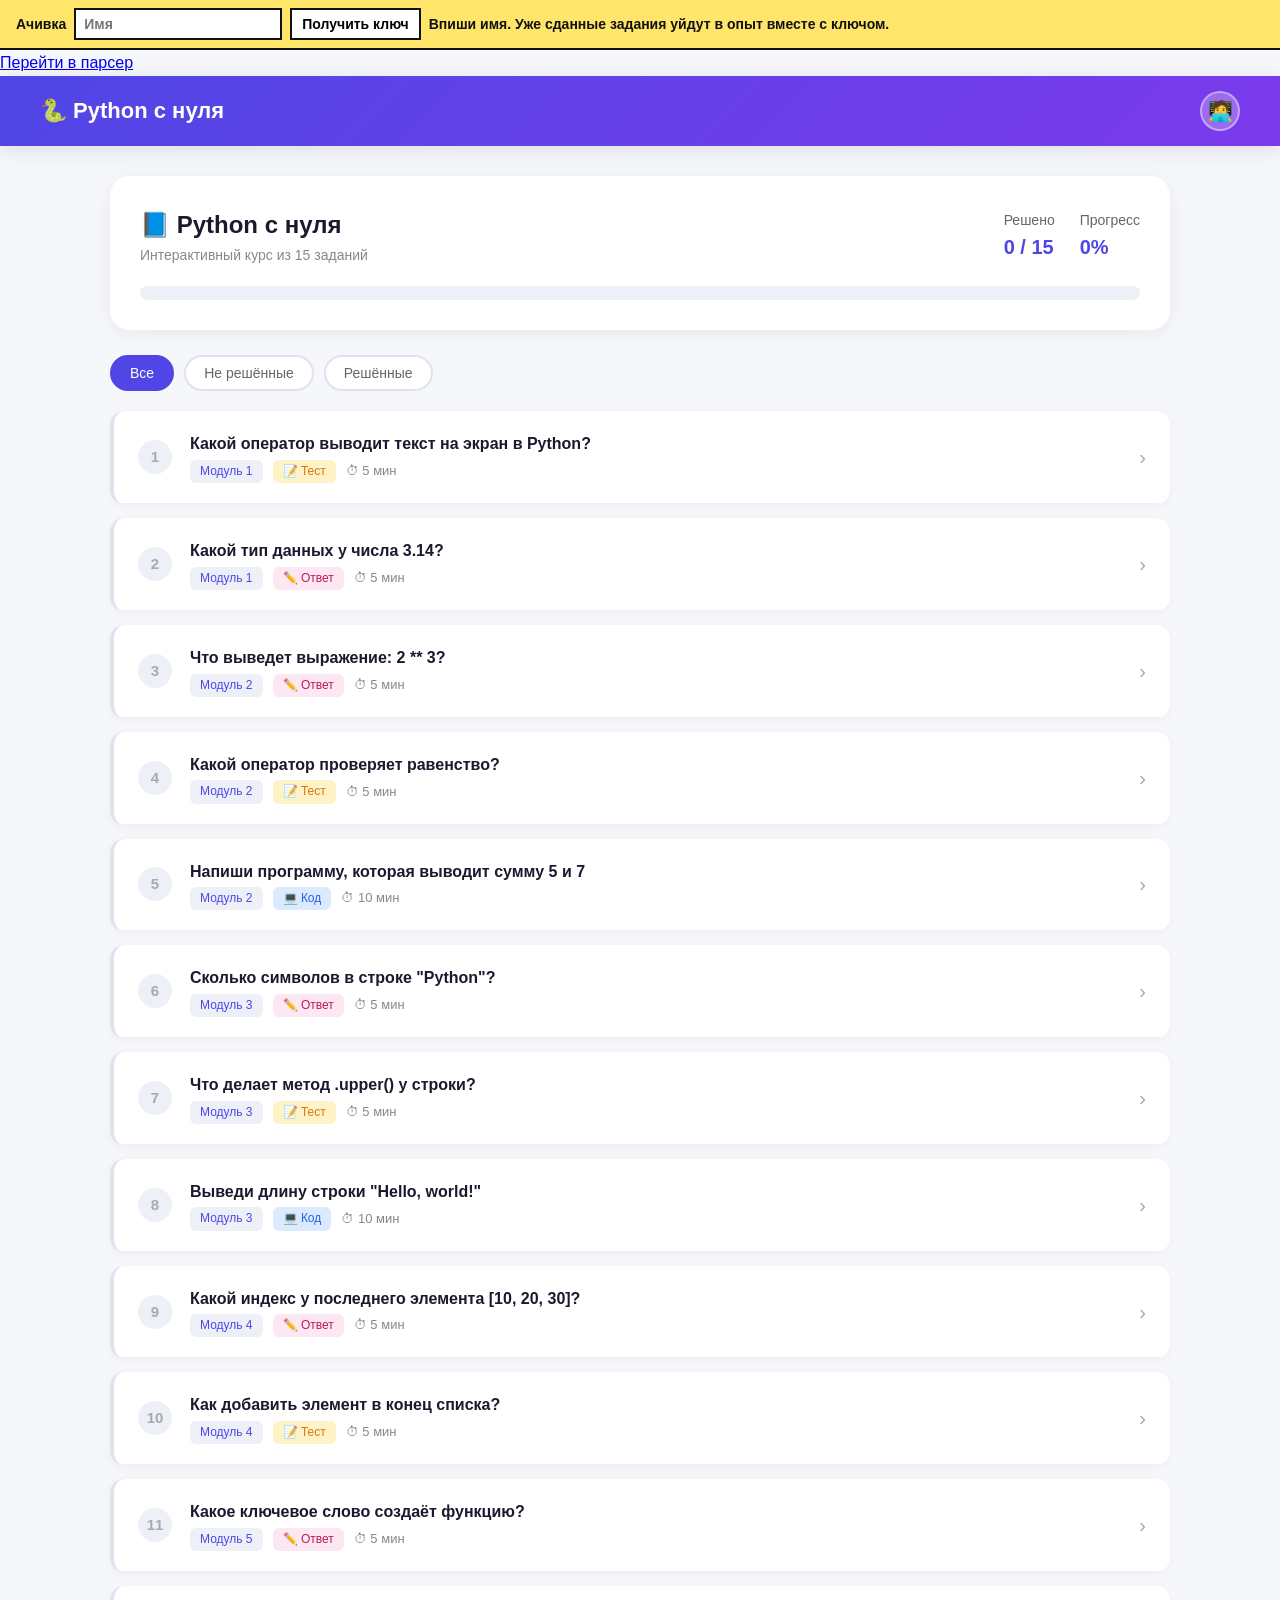
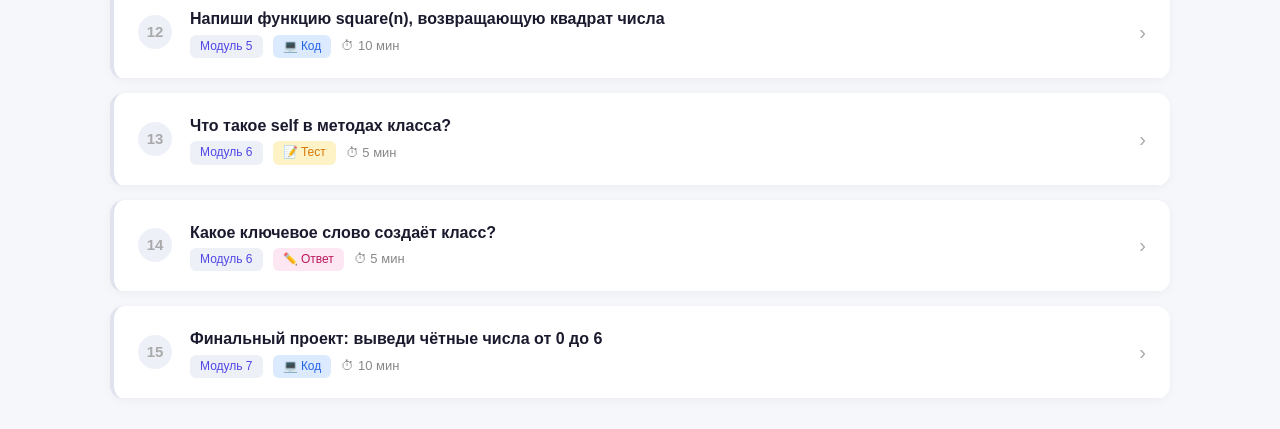
==== course-site/index.html @ ddacfb76 "Добавить приложение Ачивка для учёта шагов курса. Co-authored-by: Cursor <cursoragent@cursor.com>" ====
<!DOCTYPE html>
<html lang="ru">
<head>
 <a href="game.html" class="mini-link">Перейти в парсер</a>
<meta charset="UTF-8">
<meta name="viewport" content="width=device-width, initial-scale=1.0">
<title>Python с нуля — онлайн-курс</title>
<style>
  * { margin: 0; padding: 0; box-sizing: border-box; font-family: 'Segoe UI', Arial, sans-serif; }
  body { background: #f5f7fb; color: #1a1a2e; line-height: 1.6; min-height: 100vh; }

  /* HEADER */
  header {
    background: linear-gradient(135deg, #4f46e5, #7c3aed);
    color: white; padding: 15px 40px;
    display: flex; justify-content: space-between; align-items: center;
    box-shadow: 0 4px 20px rgba(0,0,0,0.1);
    position: sticky; top: 0; z-index: 100;
  }
  .logo { font-size: 22px; font-weight: bold; }
  .header-right { display: flex; align-items: center; gap: 15px; }

  .avatar {
    width: 40px; height: 40px; border-radius: 50%;
    background: rgba(255,255,255,0.25);
    display: flex; align-items: center; justify-content: center;
    font-weight: bold; font-size: 20px;
    cursor: pointer; border: 2px solid rgba(255,255,255,0.4);
  }

  /* CONTAINER */
  .container { max-width: 1100px; margin: 0 auto; padding: 30px 20px; }

  /* PROGRESS */
  .progress-card {
    background: white; border-radius: 20px; padding: 30px;
    box-shadow: 0 4px 20px rgba(0,0,0,0.06); margin-bottom: 25px;
  }
  .progress-header {
    display: flex; justify-content: space-between; align-items: center;
    margin-bottom: 20px; flex-wrap: wrap; gap: 15px;
  }
  .progress-header h1 { font-size: 24px; }
  .stats { display: flex; gap: 25px; font-size: 14px; color: #666; flex-wrap: wrap; }
  .stats b { color: #4f46e5; font-size: 20px; display: block; }
  .progress-bar { height: 14px; background: #eef0f7; border-radius: 10px; overflow: hidden; }
  .progress-fill {
    height: 100%; background: linear-gradient(90deg, #4f46e5, #7c3aed);
    border-radius: 10px; width: 0%; transition: width 0.6s ease;
  }

  /* FILTERS */
  .filters { display: flex; gap: 10px; margin-bottom: 20px; flex-wrap: wrap; }
  .filter-btn {
    padding: 8px 18px; border: 2px solid #e0e3ee; background: white;
    color: #666; border-radius: 50px; cursor: pointer;
    font-size: 14px; font-weight: 500; transition: all 0.2s;
  }
  .filter-btn:hover { border-color: #7c3aed; color: #7c3aed; }
  .filter-btn.active { background: #4f46e5; border-color: #4f46e5; color: white; }

  /* TASKS */
  .tasks { display: flex; flex-direction: column; gap: 14px; }
  .task {
    background: white; border-radius: 14px; overflow: hidden;
    box-shadow: 0 2px 10px rgba(0,0,0,0.04);
    border-left: 4px solid #e0e3ee; transition: all 0.25s;
  }
  .task.done { border-left-color: #10b981; }
  .task.open { box-shadow: 0 8px 30px rgba(79,70,229,0.15); }

  .task-header {
    padding: 20px 24px; display: flex; align-items: center; gap: 18px;
    cursor: pointer; user-select: none;
  }
  .task-header:hover { background: #fafbff; }

  .status-icon {
    width: 34px; height: 34px; min-width: 34px; border-radius: 50%;
    display: flex; align-items: center; justify-content: center;
    font-weight: bold; font-size: 15px;
    background: #eef0f7; color: #aaa;
  }
  .task.done .status-icon { background: #10b981; color: white; }
  .task.open .status-icon { background: #4f46e5; color: white; }

  .task-body { flex: 1; }
  .task-title { font-weight: 600; font-size: 16px; margin-bottom: 3px; }
  .task.done .task-title { color: #10b981; }
  .task-meta {
    font-size: 13px; color: #888;
    display: flex; gap: 10px; flex-wrap: wrap; align-items: center;
  }
  .badge {
    background: #eef0f7; padding: 2px 10px; border-radius: 6px;
    font-size: 12px; color: #4f46e5; font-weight: 500;
  }
  .type-badge { background: #fef3c7; color: #d97706; }
  .type-badge.code { background: #dbeafe; color: #2563eb; }
  .type-badge.text { background: #fce7f3; color: #be185d; }

  .arrow { color: #aaa; transition: transform 0.3s; font-size: 20px; }
  .task.open .arrow { transform: rotate(90deg); color: #4f46e5; }

  /* TASK CONTENT */
  .task-content {
    max-height: 0; overflow: hidden; transition: max-height 0.4s ease;
    border-top: 1px solid #eef0f7;
  }
  .task.open .task-content { max-height: 1000px; }

  .content-inner { padding: 24px; background: #fafbff; }
  .question { margin-bottom: 18px; font-size: 15px; }
  .question strong { color: #4f46e5; }

  .options { display: flex; flex-direction: column; gap: 10px; margin-bottom: 18px; }
  .option {
    padding: 12px 18px; background: white; border: 2px solid #e0e3ee;
    border-radius: 10px; cursor: pointer; transition: all 0.2s; font-size: 14px;
  }
  .option:hover { border-color: #7c3aed; }
  .option.selected { border-color: #4f46e5; background: #eef0ff; }
  .option.correct { border-color: #10b981; background: #f0fdf4; }
  .option.wrong { border-color: #ef4444; background: #fef2f2; }

  .input-answer {
    width: 100%; padding: 12px 16px; border: 2px solid #e0e3ee;
    border-radius: 10px; font-size: 15px; outline: none;
    transition: border-color 0.2s; margin-bottom: 15px;
  }
  .input-answer:focus { border-color: #4f46e5; }

  .code-editor {
    width: 100%; min-height: 130px; padding: 15px;
    background: #1e1e2e; color: #e0e0e0; border: none;
    border-radius: 10px; font-family: 'Consolas', 'Monaco', monospace;
    font-size: 14px; line-height: 1.5; resize: vertical;
    outline: none; margin-bottom: 15px;
  }
  .code-hint {
    background: #fff9e6; border-left: 3px solid #f59e0b;
    padding: 10px 14px; border-radius: 6px; font-size: 13px;
    color: #92400e; margin-bottom: 15px;
  }

  .actions { display: flex; gap: 10px; flex-wrap: wrap; }
  .btn-check {
    padding: 12px 28px; background: #4f46e5; color: white;
    border: none; border-radius: 10px; font-size: 15px; font-weight: 600;
    cursor: pointer; transition: all 0.2s;
  }
  .btn-check:hover { background: #4338ca; transform: translateY(-1px); }
  .btn-check:disabled { background: #c7cbe0; cursor: not-allowed; transform: none; }
  .btn-reset-task {
    padding: 12px 20px; background: transparent; color: #666;
    border: 2px solid #e0e3ee; border-radius: 10px; font-size: 15px;
    cursor: pointer;
  }
  .btn-reset-task:hover { border-color: #ef4444; color: #ef4444; }

  .result {
    margin-top: 15px; padding: 14px 18px; border-radius: 10px;
    font-size: 14px; font-weight: 500; display: none;
  }
  .result.show { display: block; }
  .result.success { background: #f0fdf4; color: #059669; border-left: 4px solid #10b981; }
  .result.error { background: #fef2f2; color: #dc2626; border-left: 4px solid #ef4444; }

  /* CONGRATS */
  .congrats {
    background: linear-gradient(135deg, #10b981, #059669);
    color: white; padding: 25px; border-radius: 16px;
    text-align: center; margin-bottom: 25px; display: none;
    animation: pop 0.5s ease;
  }
  .congrats.show { display: block; }
  .congrats h3 { font-size: 22px; margin-bottom: 8px; }
  @keyframes pop { from { transform: scale(0.9); opacity: 0; } to { transform: scale(1); opacity: 1; } }

  .empty { text-align: center; padding: 60px 20px; color: #aaa; }
  .empty .icon { font-size: 60px; margin-bottom: 15px; }

  @media (max-width: 640px) {
    header { padding: 12px 18px; flex-wrap: wrap; gap: 10px; }
    .progress-header { flex-direction: column; align-items: flex-start; }
    .container { padding: 20px 12px; }
  }
</style>
</head>
<body>

<header>
  <div class="logo">🐍 Python с нуля</div>
  <div class="header-right">
    <div class="avatar" id="avatar">🧑‍💻</div>
  </div>
</header>

<div class="container">
  <div class="progress-card">
    <div class="progress-header">
      <div>
        <h1>📘 Python с нуля</h1>
        <p style="color:#888; font-size:14px;">Интерактивный курс из 15 заданий</p>
      </div>
      <div class="stats">
        <div>Решено<b id="doneCount">0 / 15</b></div>
        <div>Прогресс<b id="percentText">0%</b></div>
      </div>
    </div>
    <div class="progress-bar"><div class="progress-fill" id="progressFill"></div></div>
  </div>

  <div class="congrats" id="congrats">
    <h3>🎉 Курс пройден!</h3>
    <p>Все задания решены. Отличная работа!</p>
  </div>

  <div class="filters">
    <button class="filter-btn active" data-filter="all">Все</button>
    <button class="filter-btn" data-filter="todo">Не решённые</button>
    <button class="filter-btn" data-filter="done">Решённые</button>
  </div>

  <div class="tasks" id="taskList"></div>
  <div class="empty" id="emptyState" style="display:none;">
    <div class="icon">🔍</div>
    <p>Здесь пока ничего нет</p>
  </div>
</div>

<script src="course-data.js"></script>
<script>
/* ============================================================
   💾 СОСТОЯНИЕ — общий ключ с game.html (pystart_game_v1)
   Курс пишет сюда прогресс и монеты, но НЕ показывает их.
============================================================ */
const KEY = 'pystart_game_v1';

function defaultState() {
  return {
    coins: 0,
    totalEarned: 0,
    solved: [],
    answers: {},
    inventory: {},
    avatar: '🧑‍💻',
    characterName: 'Новичок',
    purchasedCount: 0
  };
}

function loadState() {
  try {
    const saved = JSON.parse(localStorage.getItem(KEY) || '{}');
    return { ...defaultState(), ...saved };
  } catch { return defaultState(); }
}

function saveState() {
  localStorage.setItem(KEY, JSON.stringify(state));
}

let state = loadState();
let solved = state.solved;
let userAnswers = state.answers;

/* ============================================================
   📚 ЗАДАНИЯ
============================================================ */
const TASKS = (window.COURSE_DATA && window.COURSE_DATA.tasks) || [];

/* ============================================================
   🐍 ПРОВЕРКА КОДА
============================================================ */
function runPythonLite(code, expected) {
  try {
    const outputs = [];
    const fakePrint = (v) => outputs.push(String(v));
    const patched = code.replace(/\bprint\s*\(/g, '__print(');
    // eslint-disable-next-line no-new-func
    const fn = new Function('__print', 'len', 'range', patched);
    fn(fakePrint, (x) => x.length, (...args) => {
      const [start, stop, step] = args.length === 1 ? [0, args[0], 1] : args;
      const r = [];
      for (let i = start; i < stop; i += step) r.push(i);
      return r;
    });
    const got = outputs.join(',');
    return { ok: got === expected, outputs, expected };
  } catch (e) {
    return { ok: false, error: e.message };
  }
}

/* ============================================================
   💾 СОХРАНЕНИЕ
============================================================ */
function save() {
  state.solved = solved;
  state.answers = userAnswers;
  saveState();
}

/* ============================================================
   🎨 РЕНДЕР
============================================================ */
let currentFilter = 'all';
let openTaskId = null;

function render() {
  const list = document.getElementById('taskList');
  const emptyState = document.getElementById('emptyState');
  list.innerHTML = '';

  const filtered = TASKS.filter(t => {
    if (currentFilter === 'done') return solved.includes(t.id);
    if (currentFilter === 'todo') return !solved.includes(t.id);
    return true;
  });

  emptyState.style.display = filtered.length === 0 ? 'block' : 'none';

  filtered.forEach(task => {
    const isDone = solved.includes(task.id);
    const isOpen = openTaskId === task.id;

    const el = document.createElement('div');
    el.className = 'task' + (isDone ? ' done' : '') + (isOpen ? ' open' : '');
    el.dataset.id = task.id;

    const typeLabel = { choice: '📝 Тест', code: '💻 Код', text: '✏️ Ответ' }[task.type] || '';

    el.innerHTML = `
      <div class="task-header">
        <div class="status-icon">${isDone ? '✓' : task.id}</div>
        <div class="task-body">
          <div class="task-title">${task.title}</div>
          <div class="task-meta">
            <span class="badge">${task.module}</span>
            <span class="badge type-badge ${task.type}">${typeLabel}</span>
            <span>⏱ ${task.time}</span>
          </div>
        </div>
        <div class="arrow">›</div>
      </div>
      <div class="task-content">
        <div class="content-inner">${renderTaskBody(task, isDone)}</div>
      </div>
    `;

    el.querySelector('.task-header').addEventListener('click', () => {
      openTaskId = openTaskId === task.id ? null : task.id;
      render();
    });

    list.appendChild(el);
    if (isOpen) attachTaskHandlers(task);
  });

  updateProgress();
}

function renderTaskBody(task, isDone) {
  if (isDone) {
    return `
      <div class="result success show">✓ Задание выполнено! ${task.explain || ''}</div>
      <div class="actions" style="margin-top:15px;">
        <button class="btn-reset-task" data-action="reset">Пройти заново</button>
      </div>
    `;
  }

  const savedAns = userAnswers[task.id];

  if (task.type === 'choice') {
    return `
      <div class="question">${task.question}</div>
      <div class="options" data-task="${task.id}">
        ${task.options.map((opt, i) => `<div class="option" data-index="${i}">${opt}</div>`).join('')}
      </div>
      <div class="actions">
        <button class="btn-check" data-action="check" disabled>Проверить</button>
      </div>
      <div class="result"></div>
    `;
  }

  if (task.type === 'text') {
    return `
      <div class="question">${task.question}</div>
      <input class="input-answer" type="text" placeholder="Введи ответ..." value="${savedAns || ''}">
      <div class="actions">
        <button class="btn-check" data-action="check">Проверить</button>
      </div>
      <div class="result"></div>
    `;
  }

  if (task.type === 'code') {
    return `
      <div class="question">${task.question}</div>
      <div class="code-hint">💡 Пиши код на Python. Он выполнится в песочнице — с твоим компьютером ничего не случится.</div>
      <textarea class="code-editor" spellcheck="false">${savedAns || task.starter || ''}</textarea>
      <div class="actions">
        <button class="btn-check" data-action="check">▶ Запустить и проверить</button>
      </div>
      <div class="result"></div>
    `;
  }
}

function attachTaskHandlers(task) {
  const root = document.querySelector(`.task[data-id="${task.id}"]`);
  if (!root) return;

  if (task.type === 'choice') {
    let selectedIdx = userAnswers[task.id + '_choice'] ?? null;
    const options = root.querySelectorAll('.option');
    const checkBtn = root.querySelector('.btn-check');

    if (selectedIdx !== null && options[selectedIdx]) {
      options[selectedIdx].classList.add('selected');
      checkBtn.disabled = false;
    }

    options.forEach(opt => {
      opt.addEventListener('click', () => {
        options.forEach(o => o.classList.remove('selected', 'correct', 'wrong'));
        opt.classList.add('selected');
        selectedIdx = parseInt(opt.dataset.index);
        userAnswers[task.id + '_choice'] = selectedIdx;
        save();
        checkBtn.disabled = false;
        root.querySelector('.result').classList.remove('show');
      });
    });
  }

  const input = root.querySelector('.input-answer, .code-editor');
  if (input) {
    input.addEventListener('input', () => {
      userAnswers[task.id] = input.value;
      save();
    });
  }

  const checkBtn = root.querySelector('[data-action="check"]');
  if (checkBtn) checkBtn.addEventListener('click', () => checkAnswer(task));

  const resetBtn = root.querySelector('[data-action="reset"]');
  if (resetBtn) {
    resetBtn.addEventListener('click', () => {
      solved = solved.filter(x => x !== task.id);
      delete userAnswers[task.id];
      delete userAnswers[task.id + '_choice'];
      save();
      render();
    });
  }
}

/* ============================================================
   ✅ ПРОВЕРКА ОТВЕТА
============================================================ */
function checkAnswer(task) {
  const root = document.querySelector(`.task[data-id="${task.id}"]`);
  const resultEl = root.querySelector('.result');
  let ok = false;
  let message = '';

  if (task.type === 'choice') {
    const selectedIdx = userAnswers[task.id + '_choice'];
    if (selectedIdx === undefined || selectedIdx === null) return;

    const options = root.querySelectorAll('.option');
    options.forEach((opt, i) => {
      opt.classList.remove('selected', 'correct', 'wrong');
      if (i === task.correct) opt.classList.add('correct');
      if (i === selectedIdx && i !== task.correct) opt.classList.add('wrong');
    });

    ok = selectedIdx === task.correct;
    message = ok ? '✓ Верно! ' + (task.explain || '') : '✗ Неверно. Правильный вариант выделен зелёным.';
  }

  if (task.type === 'text') {
    const val = (userAnswers[task.id] || '').trim().toLowerCase();
    ok = val === String(task.answer).toLowerCase();
    message = ok ? '✓ Верно! ' + (task.explain || '') : '✗ Неверно. Попробуй ещё раз.';
  }

  if (task.type === 'code') {
    const code = userAnswers[task.id] || root.querySelector('.code-editor').value;
    if (!code.trim()) {
      message = '✗ Введи код.';
      ok = false;
    } else {
      const res = task.validate(code);
      ok = res.ok;
      if (ok) message = '✓ Код выполнен верно! ' + (task.explain || '');
      else if (res.error) message = '✗ Ошибка: ' + res.error;
      else {
        const got = res.outputs && res.outputs.length ? res.outputs.join(', ') : 'ничего';
        message = `✗ Код выполнился, но результат другой. Твой вывод: "${got}".`;
      }
    }
  }

  resultEl.className = 'result show ' + (ok ? 'success' : 'error');
  resultEl.textContent = message;

  if (ok && !solved.includes(task.id)) {
    solved.push(task.id);

    // 💰 Тихо начисляем монеты (для game.html), но НЕ показываем
    const reward = task.reward || 10;
    state.coins = (state.coins || 0) + reward;
    state.totalEarned = (state.totalEarned || 0) + reward;

    save();
    setTimeout(() => render(), 1200);
  }
}

/* ============================================================
   📊 ПРОГРЕСС
============================================================ */
function updateProgress() {
  const total = TASKS.length;
  const count = solved.length;
  const percent = total ? Math.round((count / total) * 100) : 0;

  document.getElementById('doneCount').textContent = `${count} / ${total}`;
  document.getElementById('percentText').textContent = `${percent}%`;
  document.getElementById('progressFill').style.width = percent + '%';

  // Аватар (меняется из game.html, если открыт в другой вкладке)
  const av = document.getElementById('avatar');
  if (av) av.textContent = state.avatar || '🧑‍💻';

  const congrats = document.getElementById('congrats');
  if (congrats) congrats.classList.toggle('show', count === total && total > 0);
}

/* ============================================================
   🔍 ФИЛЬТРЫ
============================================================ */
document.querySelectorAll('.filter-btn').forEach(btn => {
  btn.addEventListener('click', () => {
    document.querySelectorAll('.filter-btn').forEach(b => b.classList.remove('active'));
    btn.classList.add('active');
    currentFilter = btn.dataset.filter;
    render();
  });
});

/* ============================================================
   🔁 СИНХРОНИЗАЦИЯ (если game.html открыт в другой вкладке)
============================================================ */
window.addEventListener('storage', () => {
  state = loadState();
  solved = state.solved;
  userAnswers = state.answers;
  render();
});

/* ============================================================
   🚀 СТАРТ
============================================================ */
if (TASKS.length === 0) {
  document.getElementById('taskList').innerHTML =
    '<div class="empty"><div class="icon">⚠️</div><p>Не найден файл course-data.js. Проверь, что он лежит рядом.</p></div>';
} else {
  render();
}
</script>

<script src="achievka.js"></script>
</body>
</html>
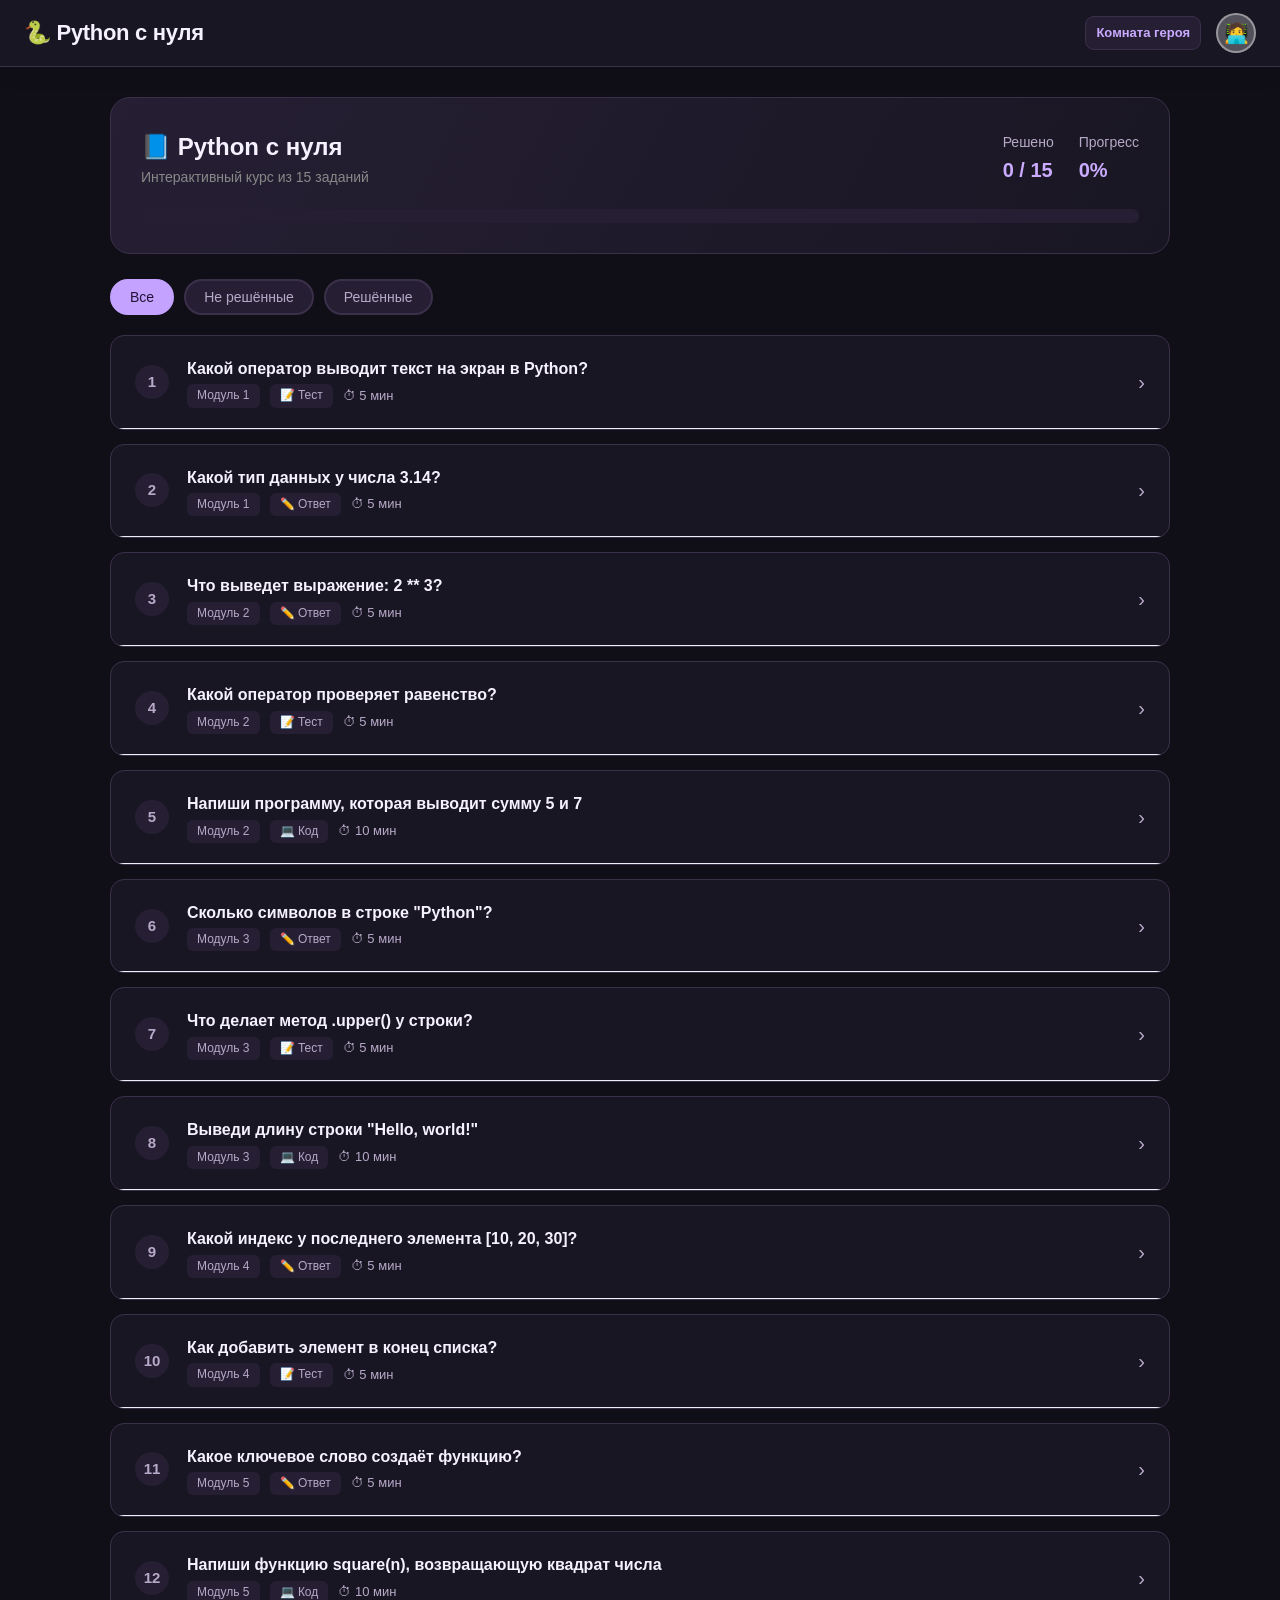
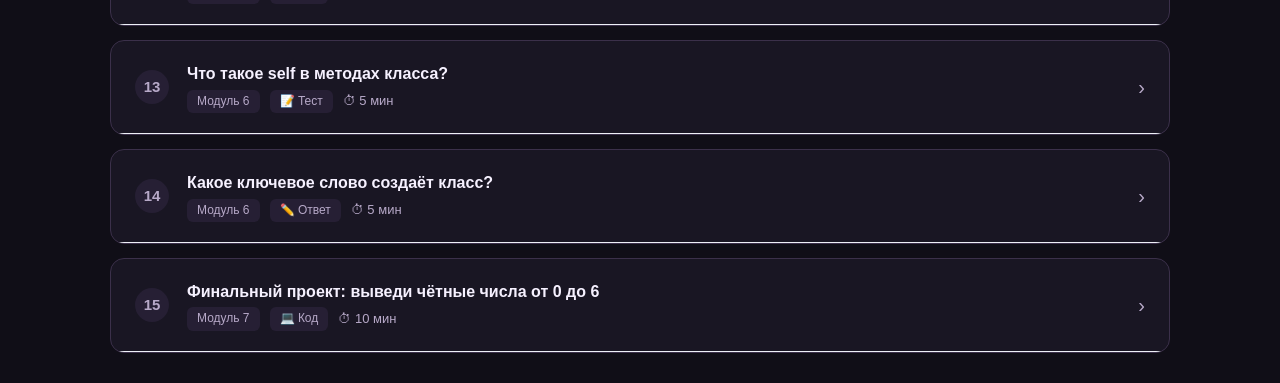
==== commit dc5175dd: "Обновить Ачивку до 1.4.1 со встроенной демонстрацией" ====
--- a/course-site/index.html
+++ b/course-site/index.html
@@ -1,7 +1,6 @@
 <!DOCTYPE html>
 <html lang="ru">
 <head>
- <a href="game.html" class="mini-link">Перейти в парсер</a>
 <meta charset="UTF-8">
 <meta name="viewport" content="width=device-width, initial-scale=1.0">
 <title>Python с нуля — онлайн-курс</title>
@@ -186,12 +185,14 @@
     .container { padding: 20px 12px; }
   }
 </style>
+<link rel="stylesheet" href="theme.css">
 </head>
-<body>
+<body class="lesson-page">
 
 <header>
   <div class="logo">🐍 Python с нуля</div>
   <div class="header-right">
+    <a href="game.html" class="mini-link">Комната героя</a>
     <div class="avatar" id="avatar">🧑‍💻</div>
   </div>
 </header>
@@ -229,7 +230,9 @@
   </div>
 </div>
 
+<script src="achievka.js"></script>
 <script src="course-data.js"></script>
+<script src="python-exercises.js"></script>
 <script>
 /* ============================================================
    💾 СОСТОЯНИЕ — общий ключ с game.html (pystart_game_v1)
@@ -252,13 +255,14 @@
 
 function loadState() {
   try {
-    const saved = JSON.parse(localStorage.getItem(KEY) || '{}');
+    const saved = window.AchievkaCourse ? window.AchievkaCourse.read() : JSON.parse(localStorage.getItem(KEY) || '{}');
     return { ...defaultState(), ...saved };
   } catch { return defaultState(); }
 }
 
 function saveState() {
-  localStorage.setItem(KEY, JSON.stringify(state));
+  if (window.AchievkaCourse) window.AchievkaCourse.save(state);
+  else localStorage.setItem(KEY, JSON.stringify(state));
 }
 
 let state = loadState();
@@ -270,28 +274,12 @@
 ============================================================ */
 const TASKS = (window.COURSE_DATA && window.COURSE_DATA.tasks) || [];
 
-/* ============================================================
-   🐍 ПРОВЕРКА КОДА
-============================================================ */
-function runPythonLite(code, expected) {
-  try {
-    const outputs = [];
-    const fakePrint = (v) => outputs.push(String(v));
-    const patched = code.replace(/\bprint\s*\(/g, '__print(');
-    // eslint-disable-next-line no-new-func
-    const fn = new Function('__print', 'len', 'range', patched);
-    fn(fakePrint, (x) => x.length, (...args) => {
-      const [start, stop, step] = args.length === 1 ? [0, args[0], 1] : args;
-      const r = [];
-      for (let i = start; i < stop; i += step) r.push(i);
-      return r;
-    });
-    const got = outputs.join(',');
-    return { ok: got === expected, outputs, expected };
-  } catch (e) {
-    return { ok: false, error: e.message };
-  }
-}
+const legacyCodeChecks = {
+  5: { output: ['12'] },
+  8: { output: ['13'] },
+  12: { output: ['16'], kind: 'square' },
+  15: { output: ['0', '2', '4', '6'], kind: 'loop' }
+};
 
 /* ============================================================
    💾 СОХРАНЕНИЕ
@@ -306,7 +294,9 @@
    🎨 РЕНДЕР
 ============================================================ */
 let currentFilter = 'all';
-let openTaskId = null;
+const requestedTask = Number(new URLSearchParams(location.search).get("task"));
+let openTaskId = TASKS.some(task => task.id === requestedTask) ? requestedTask : null;
+const retrying = new Set();
 
 function render() {
   const list = document.getElementById('taskList');
@@ -345,7 +335,7 @@
         <div class="arrow">›</div>
       </div>
       <div class="task-content">
-        <div class="content-inner">${renderTaskBody(task, isDone)}</div>
+        <div class="content-inner">${renderTaskBody(task, isDone && !retrying.has(task.id))}</div>
       </div>
     `;
 
@@ -389,7 +379,7 @@
   if (task.type === 'text') {
     return `
       <div class="question">${task.question}</div>
-      <input class="input-answer" type="text" placeholder="Введи ответ..." value="${savedAns || ''}">
+      <input class="input-answer" type="text" placeholder="Введи ответ..." value="${escapeAnswer(savedAns)}">
       <div class="actions">
         <button class="btn-check" data-action="check">Проверить</button>
       </div>
@@ -400,14 +390,18 @@
   if (task.type === 'code') {
     return `
       <div class="question">${task.question}</div>
-      <div class="code-hint">💡 Пиши код на Python. Он выполнится в песочнице — с твоим компьютером ничего не случится.</div>
-      <textarea class="code-editor" spellcheck="false">${savedAns || task.starter || ''}</textarea>
+      <div class="code-hint">Проверка поддерживает выражения, переменные, функции и циклы из этого курса.</div>
+      <textarea class="code-editor" spellcheck="false">${escapeAnswer(savedAns || task.starter)}</textarea>
       <div class="actions">
         <button class="btn-check" data-action="check">▶ Запустить и проверить</button>
       </div>
       <div class="result"></div>
     `;
   }
+}
+
+function escapeAnswer(value) {
+  return String(value ?? '').replace(/&/g, '&amp;').replace(/</g, '&lt;').replace(/"/g, '&quot;');
 }
 
 function attachTaskHandlers(task) {
@@ -451,7 +445,8 @@
   const resetBtn = root.querySelector('[data-action="reset"]');
   if (resetBtn) {
     resetBtn.addEventListener('click', () => {
-      solved = solved.filter(x => x !== task.id);
+      if (window.AchievkaCourse) retrying.add(task.id);
+      else solved = solved.filter(x => x !== task.id);
       delete userAnswers[task.id];
       delete userAnswers[task.id + '_choice'];
       save();
@@ -496,7 +491,10 @@
       message = '✗ Введи код.';
       ok = false;
     } else {
-      const res = task.validate(code);
+      const check = task.codeCheck || legacyCodeChecks[task.id];
+      const res = check
+        ? window.checkPythonExercise(code, check.output, check.kind)
+        : { ok: false, error: 'Для этого задания нет условий проверки.' };
       ok = res.ok;
       if (ok) message = '✓ Код выполнен верно! ' + (task.explain || '');
       else if (res.error) message = '✗ Ошибка: ' + res.error;
@@ -510,13 +508,15 @@
   resultEl.className = 'result show ' + (ok ? 'success' : 'error');
   resultEl.textContent = message;
 
+  if (ok && retrying.delete(task.id)) setTimeout(render, 1200);
   if (ok && !solved.includes(task.id)) {
     solved.push(task.id);
 
     // 💰 Тихо начисляем монеты (для game.html), но НЕ показываем
     const reward = task.reward || 10;
-    state.coins = (state.coins || 0) + reward;
-    state.totalEarned = (state.totalEarned || 0) + reward;
+    const coins = state.doubleUntil > Date.now() ? reward * 2 : reward;
+    state.coins = (state.coins || 0) + coins;
+    state.totalEarned = (state.totalEarned || 0) + coins;
 
     save();
     setTimeout(() => render(), 1200);
@@ -558,12 +558,14 @@
 /* ============================================================
    🔁 СИНХРОНИЗАЦИЯ (если game.html открыт в другой вкладке)
 ============================================================ */
-window.addEventListener('storage', () => {
+function refreshSavedProgress() {
   state = loadState();
   solved = state.solved;
   userAnswers = state.answers;
   render();
-});
+}
+window.addEventListener('storage', refreshSavedProgress);
+window.addEventListener('achievka:updated', refreshSavedProgress);
 
 /* ============================================================
    🚀 СТАРТ
@@ -573,9 +575,11 @@
     '<div class="empty"><div class="icon">⚠️</div><p>Не найден файл course-data.js. Проверь, что он лежит рядом.</p></div>';
 } else {
   render();
+  if (openTaskId !== null) {
+    requestAnimationFrame(() => document.querySelector('.task[data-id="' + openTaskId + '"]').scrollIntoView({block: 'start'}));
+  }
 }
 </script>
 
-<script src="achievka.js"></script>
 </body>
 </html>
--- a/course-site/theme.css
+++ b/course-site/theme.css
@@ -0,0 +1,48 @@
+:root {
+  color-scheme: dark;
+  --game-bg: #100e17; --game-surface: #191623; --game-raised: #261f34;
+  --game-border: #3b304a; --game-text: #f6f1ff; --game-muted: #b7a9c8;
+  --game-accent: #caabff; --game-button: #c4a2ff; --game-ink: #211336;
+  --game-green: #c1ee91; --game-green-bg: #25352c; --game-red: #ffb9c8; --game-red-bg: #412736;
+}
+:root[data-theme=light] {
+  color-scheme: light;
+  --game-bg: #f5f0fb; --game-surface: #fff; --game-raised: #f1eaf9;
+  --game-border: #ded2eb; --game-text: #281a37; --game-muted: #625170;
+  --game-accent: #6634a2; --game-button: #7745bd; --game-ink: #fff;
+  --game-green: #265e2f; --game-green-bg: #e5f2e0; --game-red: #92213b; --game-red-bg: #fce7ec;
+}
+body.lesson-page, body.game-page { background: var(--game-bg); color: var(--game-text); }
+body header { background: var(--game-surface); color: var(--game-text); border-bottom: 1px solid var(--game-border); padding: 13px 24px; }
+.logo { letter-spacing: -.3px; }
+.sync-bar { display: flex; gap: 12px; align-items: center; flex-wrap: wrap; background: var(--game-raised); color: var(--game-accent); padding: 7px 24px; font-size: 12px; font-weight: 650; }
+.sync-bar button { color: var(--game-text); background: var(--game-surface); border: 1px solid var(--game-border); padding: 4px 8px; border-radius: 6px; cursor: pointer; }
+.mini-link, .game-page .nav-btn { color: var(--game-accent); border: 1px solid var(--game-border); background: var(--game-raised); border-radius: 9px; padding: 6px 10px; text-decoration: none; font-weight: 650; font-size: 13px; }
+.lesson-page .progress-card, .lesson-page .task, .game-page .hero-room, .game-page .shop-item, .game-page .inv-item, .game-page .task-progress-item {
+  background: var(--game-surface); border: 1px solid var(--game-border); box-shadow: none; color: var(--game-text);
+}
+.lesson-page .content-inner { background:var(--game-surface); color:var(--game-text); }
+.lesson-page .question strong { color:var(--game-accent); }
+.lesson-page .progress-card { background: linear-gradient(118deg, var(--game-raised),var(--game-surface)); }
+.lesson-page .stats, .lesson-page .task-meta, .lesson-page .arrow, .lesson-page .empty, .game-page .status { color: var(--game-muted); }
+.lesson-page .stats b, .game-page .character-name { color: var(--game-accent); }
+.lesson-page .progress-bar, .lesson-page .status-icon, .lesson-page .badge, .lesson-page .code-hint,
+.lesson-page .filter-btn, .game-page .tab { background: var(--game-raised); border-color: var(--game-border); color: var(--game-muted); }
+.lesson-page .progress-fill, .game-page .xp-fill { background: linear-gradient(90deg, #9360ee,#c9a5ff); }
+.lesson-page .task { scroll-margin-top: 76px; }
+.lesson-page .task.open { border-color: var(--game-accent); }
+.lesson-page .task-header:hover { background: var(--game-raised); }
+.lesson-page .option, .lesson-page .input-answer, .lesson-page .code-editor { color: var(--game-text); border-color: var(--game-border); background: var(--game-raised); }
+.lesson-page .option.selected { border-color: var(--game-accent); color: var(--game-accent); }
+.lesson-page .filter-btn.active, .lesson-page .btn-check, .game-page .tab.active { background: var(--game-button); color: var(--game-ink); border-color: var(--game-button); }
+.lesson-page .btn-check:disabled { opacity: .55; }
+.lesson-page .task.done .status-icon, .lesson-page .result.success, .lesson-page .option.correct { background: var(--game-green-bg); color: var(--game-green); }
+.lesson-page .result.error, .lesson-page .option.wrong { background: var(--game-red-bg); color: var(--game-red); }
+.lesson-page .btn-reset-task, .game-page .hero-stat { background: var(--game-raised); border-color: var(--game-border); color: var(--game-text); }
+.game-page .value.white, .game-page .item-name, .game-page .section-title { color: var(--game-text); }
+.game-page .hero-stat .label, .game-page .item-desc { color: var(--game-muted); }
+button:focus-visible, a:focus-visible, input:focus-visible, textarea:focus-visible { outline: 2px solid var(--game-accent); outline-offset: 2px; }
+@media(max-width: 700px) {
+  .game-page .hero-room { grid-template-columns: 1fr; padding: 18px; gap: 13px; }
+  body header { padding: 10px 12px; }
+}
